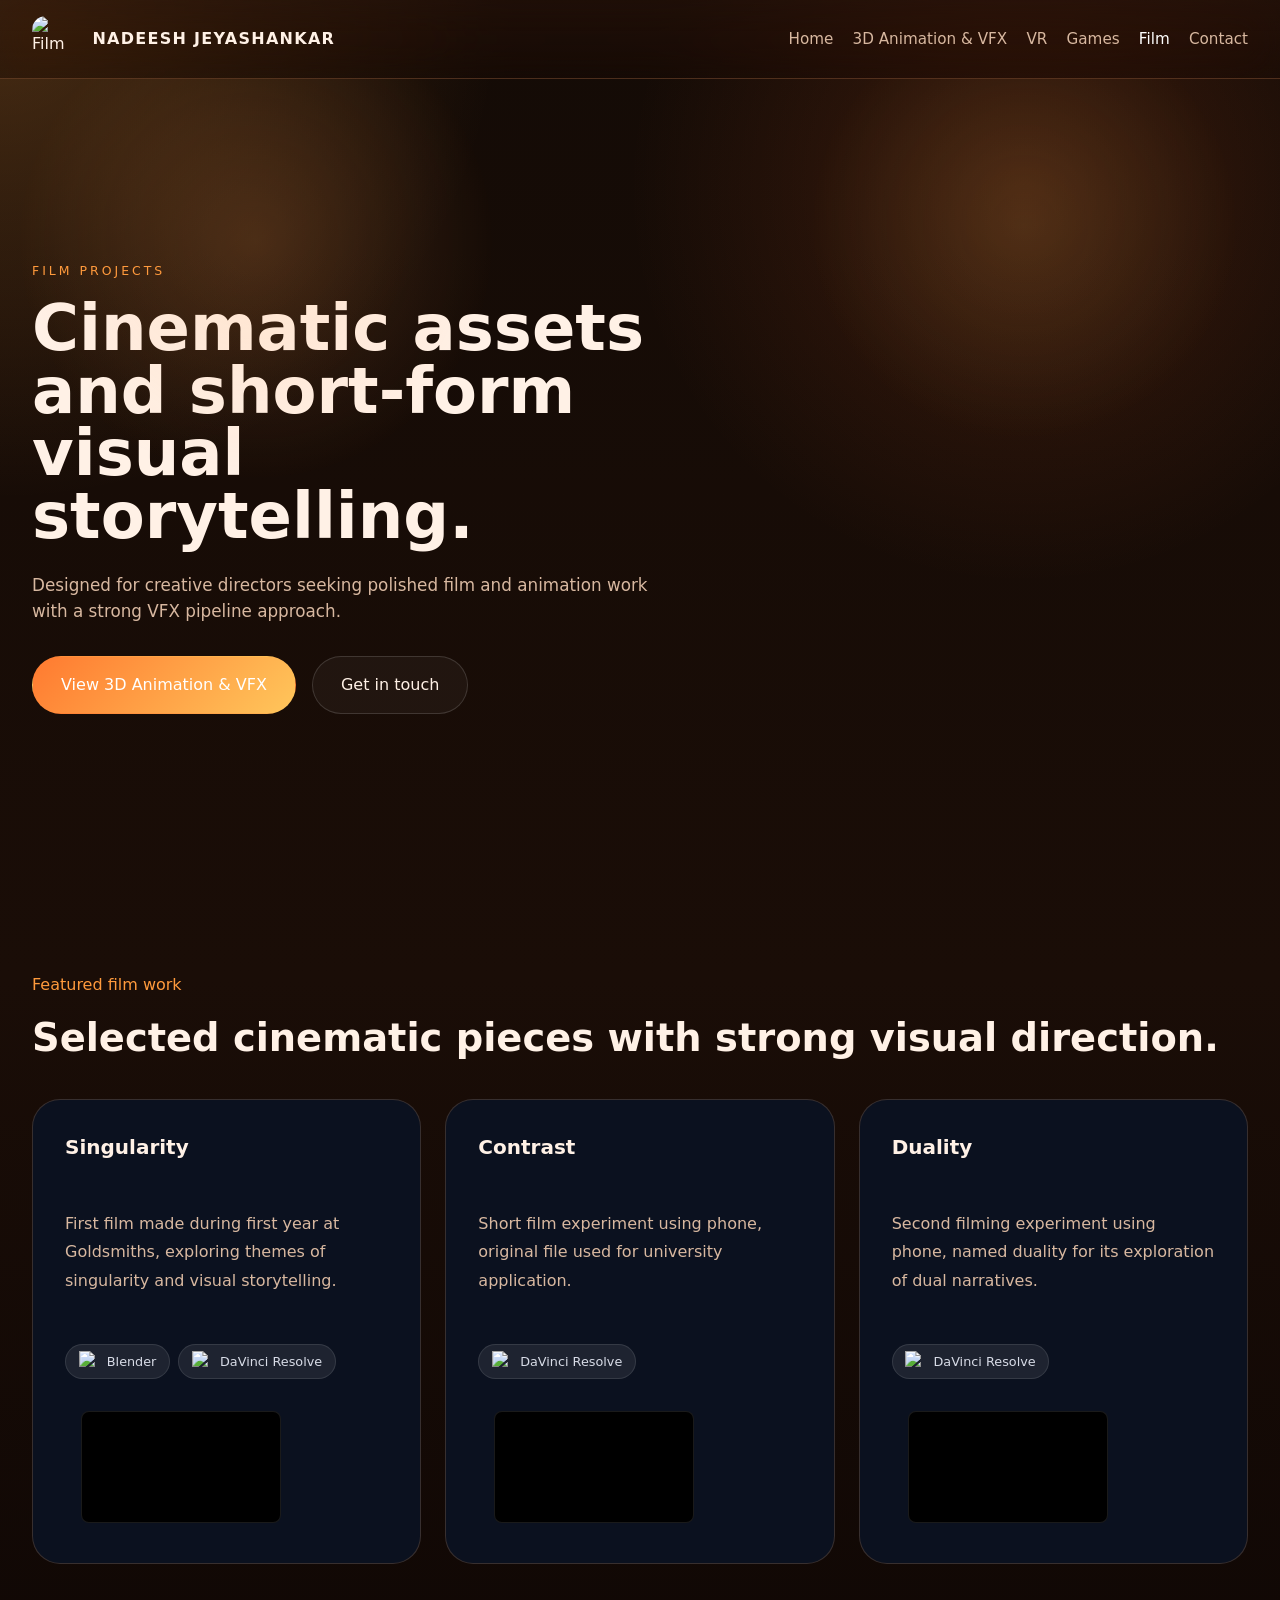
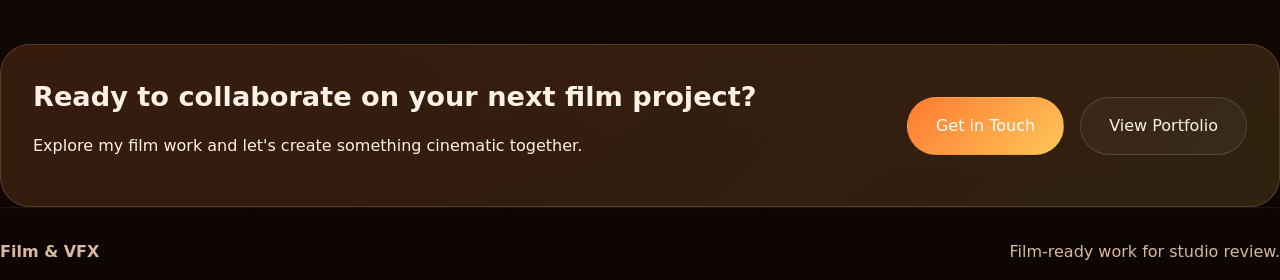
==== film.html @ eb82d79c "Add files via upload" ====
<!DOCTYPE html>
<!-- Film page with focused cinematic project highlights -->
<html lang="en">
<head>
    <meta charset="UTF-8">
    <meta name="viewport" content="width=device-width, initial-scale=1.0">
    <link rel="stylesheet" href="main.css">
    <title>Film | 3D Animation & VFX Projects</title>
</head>
<body>
    <div class="page-shell">
        <header class="site-header">
            <div class="brand-row">
                <a class="brand" href="index.html">
                    <img src="logo.png" alt="Film logo" class="logo">
                    <div class="brand-title">
                        <h1>Nadeesh Jeyashankar</h1>
                    </div>
                </a>
                <nav class="site-nav">
                    <a href="index.html">Home</a>
                    <a href="portfolio.html">3D Animation & VFX</a>
                    <a href="vr.html">VR</a>
                    <a href="games.html">Games</a>
                    <a href="film.html" class="active">Film</a>
                    <a href="contact.html">Contact</a>
                </nav>
            </div>
        </header>

        <main>
            <section class="hero">
                <div class="hero-copy">
                    <span class="eyebrow">Film projects</span>
                    <h1>Cinematic assets and short-form visual storytelling.</h1>
                    <p>Designed for creative directors seeking polished film and animation work with a strong VFX pipeline approach.</p>
                    <div class="hero-actions">
                        <a href="portfolio.html" class="btn primary">View 3D Animation & VFX</a>
                        <a href="contact.html" class="btn secondary">Get in touch</a>
                    </div>
                </div>
            </section>

            <section class="section">
                <div class="section-title">
                    <span class="eyebrow">Featured film work</span>
                    <h2>Selected cinematic pieces with strong visual direction.</h2>
                </div>
                <div class="project-grid">
                    <article class="project-card">
                        <details>
                            <summary>
                                <h3>Singularity</h3>
                                <p>First film made during first year at Goldsmiths, exploring themes of singularity and visual storytelling.</p>
                                <div class="software-tags">
                                    <div class="software-tag">
                                        <img src="software%20logo/blender-logo.png" alt="Blender">
                                        <span>Blender</span>
                                    </div>
                                    <div class="software-tag">
                                        <img src="software%20logo/DaVinci-logo.png" alt="DaVinci Resolve">
                                        <span>DaVinci Resolve</span>
                                    </div>
                                </div>
                                <video class="media-preview media-preview-video" muted autoplay loop playsinline preload="metadata">
                                    <source src="shortfilm/singularity.mp4" type="video/mp4">
                                </video>
                            </summary>
                            <div class="details-content">
                                <p>A hybrid experimental short film combining 3D animation clips and live-action video footage. This first-year Goldsmiths project explores themes of singularity through visual storytelling, with no VFX compositing between the 3D and video elements.</p>
                                <div class="media-container">
                                    <video controls playsinline preload="metadata" loop muted autoplay>
                                        <source src="shortfilm/singularity.mp4" type="video/mp4">
                                        Your browser does not support this video.
                                    </video>
                                </div>
                                <p class="media-caption">Singularity main cut</p>
                                <div class="media-container">
                                    <video controls playsinline preload="metadata" loop muted autoplay>
                                        <source src="shortfilm/screening.mp4" type="video/mp4">
                                        Your browser does not support this video.
                                    </video>
                                </div>
                                <p class="media-caption">Singularity screening recording</p>
                            </div>
                        </details>
                    </article>
                    <article class="project-card">
                        <details>
                            <summary>
                                <h3>Contrast</h3>
                                <p>Short film experiment using phone, original file used for university application.</p>
                                <div class="software-tags">
                                    <div class="software-tag">
                                        <img src="software%20logo/DaVinci-logo.png" alt="DaVinci Resolve">
                                        <span>DaVinci Resolve</span>
                                    </div>
                                </div>
                                <video class="media-preview media-preview-video" muted autoplay loop playsinline preload="metadata">
                                    <source src="shortfilm/short1.mp4" type="video/mp4">
                                </video>
                            </summary>
                            <div class="details-content">
                                <p>A minimalist film shot entirely on a smartphone camera, focusing on visual contrast and composition. This phone-shot piece was used for university applications and represents pure cinematography without any post-production effects beyond basic editing and color grading in DaVinci Resolve.</p>
                                <div class="media-container">
                                    <video controls playsinline preload="metadata" loop muted autoplay>
                                        <source src="shortfilm/short1.mp4" type="video/mp4">
                                        Your browser does not support this video.
                                    </video>
                                </div>
                            </div>
                        </details>
                    </article>
                    <article class="project-card">
                        <details>
                            <summary>
                                <h3>Duality</h3>
                                <p>Second filming experiment using phone, named duality for its exploration of dual narratives.</p>
                                <div class="software-tags">
                                    <div class="software-tag">
                                        <img src="software%20logo/DaVinci-logo.png" alt="DaVinci Resolve">
                                        <span>DaVinci Resolve</span>
                                    </div>
                                </div>
                                <video class="media-preview media-preview-video" muted autoplay loop playsinline preload="metadata">
                                    <source src="shortfilm/short2.mp4" type="video/mp4">
                                </video>
                            </summary>
                            <div class="details-content">
                                <p>This short film examines dual perspectives and parallel narratives through smartphone camera cinematography. Shot entirely on phone without any additional effects, it represents an evolution in my filmmaking approach, emphasizing thematic depth and visual storytelling through pure camera work.</p>
                                <div class="media-container">
                                    <video controls playsinline preload="metadata" loop muted autoplay>
                                        <source src="shortfilm/short2.mp4" type="video/mp4">
                                        Your browser does not support this video.
                                    </video>
                                </div>
                            </div>
                        </details>
                    </article>
                </div>
            </section>
            <section class="section cta-banner">
                <div>
                    <h2>Ready to collaborate on your next film project?</h2>
                    <p>Explore my film work and let's create something cinematic together.</p>
                </div>
                <div class="banner-actions">
                    <a href="contact.html" class="btn primary">Get in Touch</a>
                    <a href="portfolio.html" class="btn secondary">View Portfolio</a>
                </div>
            </section>        </main>

        <footer class="site-footer">
            <div class="footer-brand">Film & VFX</div>
            <div>Film-ready work for studio review.</div>
        </footer>
    </div>
    <div class="project-modal" id="projectModal" hidden>
        <div class="modal-backdrop" id="modalBackdrop"></div>
        <div class="modal-shell">
            <button class="modal-close" id="modalClose" aria-label="Close project preview">×</button>
            <div class="modal-layout">
                <div class="modal-media" id="modalMedia"></div>
                <div class="modal-copy">
                    <span class="eyebrow">Project preview</span>
                    <h2 id="modalTitle"></h2>
                    <p id="modalDescription"></p>
                    <div class="modal-meta-wrap">
                        <span class="meta">Software used</span>
                        <div id="modalSoftware" class="software-tags"></div>
                    </div>
                    <div class="modal-actions">
                        <button class="btn secondary" id="modalVolume">Unmute</button>
                        <button class="btn secondary" id="modalFullscreen">Fullscreen</button>
                    </div>
                </div>
            </div>
        </div>
    </div>
    <script>
        const projectModal = document.getElementById('projectModal');
        const modalBackdrop = document.getElementById('modalBackdrop');
        const modalClose = document.getElementById('modalClose');
        const modalMedia = document.getElementById('modalMedia');
        const modalTitle = document.getElementById('modalTitle');
        const modalDescription = document.getElementById('modalDescription');
        const modalSoftware = document.getElementById('modalSoftware');
        const modalVolume = document.getElementById('modalVolume');
        const modalFullscreen = document.getElementById('modalFullscreen');

        function closeModal() {
            projectModal.hidden = true;
            projectModal.classList.remove('open');
            document.body.classList.remove('no-scroll');
            modalMedia.innerHTML = '';
        }

        function buildModalMedia(sources) {
            const wrapper = document.createElement('div');
            wrapper.className = 'modal-media-group';

            if (!sources || sources.length === 0) {
                const placeholder = document.createElement('div');
                placeholder.textContent = 'Media unavailable';
                wrapper.appendChild(placeholder);
                return wrapper;
            }

            sources.forEach((source) => {
                if (source.tagName === 'VIDEO') {
                    const video = document.createElement('video');
                    video.controls = true;
                    video.playsInline = true;
                    video.preload = 'metadata';
                    video.loop = true;
                    video.muted = true;
                    video.autoplay = true;
                    video.className = 'modal-video';

                    source.querySelectorAll('source').forEach((src) => {
                        const s = document.createElement('source');
                        s.src = src.src;
                        s.type = src.type;
                        video.appendChild(s);
                    });

                    video.addEventListener('click', () => {
                        if (video.requestFullscreen) {
                            video.requestFullscreen();
                        }
                    });

                    video.addEventListener('loadedmetadata', () => {
                        video.play().catch(() => {});
                    });

                    wrapper.appendChild(video);
                } else if (source.tagName === 'IFRAME') {
                    const iframe = document.createElement('iframe');
                    iframe.src = source.src;
                    iframe.width = source.width || '560';
                    iframe.height = source.height || '315';
                    iframe.frameBorder = '0';
                    iframe.allow = source.allow || 'accelerometer; autoplay; clipboard-write; encrypted-media; gyroscope; picture-in-picture';
                    iframe.allowFullscreen = true;
                    iframe.className = 'modal-iframe';
                    wrapper.appendChild(iframe);
                } else if (source.tagName === 'IMG') {
                    const img = document.createElement('img');
                    img.src = source.src;
                    img.alt = source.alt || '';
                    img.loading = 'lazy';
                    img.className = 'modal-image';
                    img.addEventListener('click', () => {
                        if (img.requestFullscreen) {
                            img.requestFullscreen();
                        }
                    });
                    wrapper.appendChild(img);
                }
            });

            return wrapper;
        }

        function openCardModal(card) {
            const summary = card.querySelector('summary');
            const title = summary.querySelector('h3')?.textContent.trim() || '';
            const description = card.querySelector('.details-content p')?.textContent.trim() || '';
            const softwareTagElements = summary.querySelectorAll('.software-tag');
            const sourceMedia = card.querySelectorAll('.details-content .media-container > *');
            const mediaWrapper = buildModalMedia(sourceMedia);

            modalTitle.textContent = title;
            modalDescription.textContent = description;
            
            // Clear existing software tags and add new ones
            modalSoftware.innerHTML = '';
            softwareTagElements.forEach(tag => {
                const clone = tag.cloneNode(true);
                modalSoftware.appendChild(clone);
            });
            
            modalMedia.innerHTML = '';
            modalMedia.appendChild(mediaWrapper);

            const videos = mediaWrapper.querySelectorAll('video');
            const iframes = mediaWrapper.querySelectorAll('iframe');
            if (videos.length > 0) {
                modalVolume.style.display = 'inline-flex';
                modalVolume.textContent = videos[0].muted ? 'Unmute' : 'Mute';
                modalFullscreen.style.display = 'inline-flex';
                modalFullscreen.onclick = () => {
                    if (videos[0].requestFullscreen) {
                        videos[0].requestFullscreen();
                    }
                };
                modalVolume.onclick = () => {
                    const muted = !videos[0].muted;
                    videos.forEach((video) => {
                        video.muted = muted;
                        if (!muted) {
                            video.play().catch(() => {});
                        }
                    });
                    modalVolume.textContent = muted ? 'Unmute' : 'Mute';
                };
            } else if (iframes.length > 0) {
                modalVolume.style.display = 'none';
                modalFullscreen.style.display = 'none';
            } else {
                modalVolume.style.display = 'none';
                modalFullscreen.style.display = 'inline-flex';
                modalFullscreen.onclick = () => {
                    const firstMedia = mediaWrapper.querySelector('img');
                    if (firstMedia && firstMedia.requestFullscreen) {
                        firstMedia.requestFullscreen();
                    }
                };
            }

            projectModal.hidden = false;
            projectModal.classList.add('open');
            document.body.classList.add('no-scroll');
        }

        document.querySelectorAll('.project-card summary').forEach((summary) => {
            summary.addEventListener('click', (event) => {
                event.preventDefault();
                const card = summary.closest('.project-card');
                if (card) {
                    openCardModal(card);
                }
            });
        });

        modalClose.addEventListener('click', closeModal);
        modalBackdrop.addEventListener('click', closeModal);
        window.addEventListener('keydown', (event) => {
            if (event.key === 'Escape' && !projectModal.hidden) {
                closeModal();
            }
        });
    </script>
</body>
</html>
---- main.css ----
:root {
    color-scheme: dark;
    --bg: #140b06;
    --surface: rgba(34, 19, 12, 0.92);
    --surface-strong: rgba(255, 178, 120, 0.16);
    --text: #fff1e6;
    --muted: #d8b8a0;
    --accent: #ff9a3c;
    --accent-2: #ffd166;
    --border: rgba(255, 180, 120, 0.18);
    font-family: Inter, system-ui, -apple-system, BlinkMacSystemFont, "Segoe UI", sans-serif;
    font-size: 16px;
    line-height: 1.5;
}

* {
    box-sizing: border-box;
}

html {
    scroll-behavior: smooth;
}

body {
    margin: 0;
    min-height: 100%;
    background: radial-gradient(circle at top left, rgba(255, 161, 66, 0.22), transparent 22%),
                radial-gradient(circle at 80% 10%, rgba(255, 106, 45, 0.16), transparent 20%),
                linear-gradient(180deg, #140b06 0%, #1a0d07 52%, #0d0604 100%);
    color: var(--text);
}

body.portfolio-page {
    background: radial-gradient(circle at 20% 5%, rgba(255, 148, 72, 0.14), transparent 22%),
                radial-gradient(circle at 78% 9%, rgba(214, 118, 255, 0.10), transparent 20%),
                linear-gradient(180deg, #0b0604 0%, #0a0605 45%, #070404 100%);
}

a {
    color: inherit;
    text-decoration: none;
}

img {
    max-width: 100%;
    display: block;
}

button,
input,
textarea {
    font: inherit;
}

.page-shell {
    max-width: 100%;
    margin: 0;
    padding: 0;
}

.site-header {
    position: sticky;
    top: 0;
    z-index: 20;
    background: linear-gradient(180deg, rgba(38, 18, 10, 0.56), rgba(22, 10, 6, 0.42));
    border-bottom: 1px solid rgba(255, 170, 110, 0.2);
    backdrop-filter: blur(20px) saturate(130%);
    transition: transform 0.35s ease, opacity 0.35s ease;
}

body.home-page .site-header.hidden-on-top {
    transform: translateY(-110%);
    opacity: 0;
    pointer-events: none;
}

body.portfolio-page .site-header {
    background: linear-gradient(180deg, rgba(18, 10, 10, 0.42), rgba(11, 7, 8, 0.28));
    border-bottom: 1px solid rgba(255, 167, 103, 0.16);
    backdrop-filter: blur(22px) saturate(125%);
}

.site-header .brand-row {
    display: flex;
    align-items: center;
    justify-content: space-between;
    gap: 1rem;
    padding: 1rem 2rem;
}

.brand {
    display: flex;
    align-items: center;
    gap: 0.9rem;
}

.logo {
    width: 46px;
    height: 46px;
    object-fit: cover;
    border-radius: 14px;
}

.brand-title {
    display: grid;
    gap: 0.25rem;
}

.brand-title h1 {
    margin: 0;
    font-size: 1rem;
    letter-spacing: 0.08em;
    text-transform: uppercase;
}

.brand-title p {
    margin: 0;
    color: var(--muted);
    font-size: 0.91rem;
}

.site-nav {
    display: flex;
    flex-wrap: wrap;
    justify-content: flex-end;
    gap: 1.2rem;
    font-size: 0.95rem;
}

.site-nav a {
    color: var(--muted);
    transition: color 0.2s ease;
}

.site-nav a:hover,
.site-nav a.active {
    color: #fff;
}

.hero {
    position: relative;
    min-height: calc(100vh - 86px);
    display: grid;
    grid-template-columns: 1.1fr 0.9fr;
    align-items: center;
    gap: 3rem;
    padding: 4rem 2rem;
    overflow: visible;
}

.hero::before {
    content: "";
    position: absolute;
    inset: 0;
    background: radial-gradient(circle at 20% 20%, rgba(255, 156, 80, 0.2), transparent 20%),
                radial-gradient(circle at 80% 18%, rgba(255, 196, 92, 0.14), transparent 18%);
    pointer-events: none;
    opacity: 0.9;
}

.hero-copy {
    max-width: 640px;
}

.hero-copy .eyebrow {
    display: inline-block;
    margin-bottom: 1rem;
    text-transform: uppercase;
    letter-spacing: 0.24em;
    font-size: 0.78rem;
    color: var(--accent);
}

.hero-copy h1 {
    margin: 0;
    font-size: clamp(3rem, 5vw, 4.5rem);
    line-height: 0.98;
}

body.portfolio-page .hero-copy h1,
body.portfolio-page .hero-copy p,
body.portfolio-page .hero-copy .eyebrow {
    text-shadow: 0 2px 16px rgba(0, 0, 0, 0.75);
}

.hero-copy p {
    max-width: 60ch;
    color: var(--muted);
    font-size: 1.05rem;
    margin: 1.6rem 0 2rem;
}

.hero-actions {
    display: flex;
    flex-wrap: wrap;
    gap: 1rem;
}

.btn {
    display: inline-flex;
    align-items: center;
    justify-content: center;
    padding: 1rem 1.75rem;
    border-radius: 999px;
    border: 1px solid transparent;
    cursor: pointer;
    transition: transform 0.2s ease, background 0.2s ease, border-color 0.2s ease;
}

.btn.primary {
    background: linear-gradient(135deg, rgba(255, 122, 48, 1), rgba(255, 198, 91, 1));
    color: #fff;
}

.btn.secondary {
    background: rgba(255, 255, 255, 0.04);
    border-color: rgba(255, 255, 255, 0.14);
    color: var(--text);
}

.btn:hover {
    transform: translateY(-2px);
}

.hero-panel {
    padding: 2rem;
    border-radius: 30px;
    background: rgba(25, 12, 8, 0.96);
    border: 1px solid rgba(255, 170, 108, 0.18);
    box-shadow: 0 40px 80px rgba(0, 0, 0, 0.28);
}

.hero-panel h2 {
    margin-top: 0;
    font-size: 1.75rem;
}

.hero-panel p {
    color: var(--muted);
    line-height: 1.8;
}

.section {
    padding: 5rem 2rem;
}

.section-title {
    display: flex;
    flex-direction: column;
    gap: 0.75rem;
    margin-bottom: 2rem;
}

.section-title .eyebrow {
    color: var(--accent);
}

.section-title h2 {
    margin: 0;
    font-size: clamp(2rem, 3vw, 3.2rem);
}

.grid-3,
.grid-2,
.project-grid {
    display: grid;
    gap: 1.5rem;
}

.grid-3 {
    grid-template-columns: repeat(3, minmax(0, 1fr));
}

.grid-2 {
    grid-template-columns: repeat(2, minmax(0, 1fr));
}

.project-grid {
    grid-template-columns: repeat(3, minmax(0, 1fr));
}

.card,
.project-card,
.skill-card {
    padding: 2rem;
    border-radius: 28px;
    background: rgba(12, 18, 32, 0.98);
    border: 1px solid var(--border);
    transition: transform 0.25s ease, box-shadow 0.25s ease;
}

.card:hover,
.project-card:hover,
.skill-card:hover {
    transform: translateY(-6px);
    box-shadow: 0 30px 60px rgba(0, 0, 0, 0.24);
}

.card h3,
.project-card h3,
.skill-card h3 {
    margin-top: 0;
    margin-bottom: 1rem;
    font-size: 1.25rem;
}

.card p,
.project-card p,
.skill-card p {
    color: var(--muted);
    line-height: 1.8;
}

.software-carousel {
    overflow: hidden;
    position: relative;
    width: 100%;
    margin-top: 2rem;
    cursor: grab;
}

.software-carousel:active {
    cursor: grabbing;
}

.carousel-track {
    display: flex;
    gap: 2rem;
}

.skill-item {
    flex: 0 0 280px;
    display: flex;
    flex-direction: column;
    align-items: center;
    text-align: center;
    padding: 1.5rem;
    border-radius: 24px;
    background: rgba(255, 255, 255, 0.04);
    border: 1px solid rgba(255, 255, 255, 0.08);
    box-shadow: 0 20px 40px rgba(0, 0, 0, 0.18);
    transition: transform 0.25s ease, border-color 0.25s ease;
}

.skill-item:hover {
    transform: translateY(-6px);
    border-color: rgba(255, 155, 76, 0.45);
}

.software-logo {
    width: 80px;
    height: 80px;
    object-fit: contain;
    margin-bottom: 1rem;
}

.skill-item h3 {
    margin: 0 0 0.5rem 0;
    font-size: 1.15rem;
}

.skill-item p {
    margin: 0;
    color: var(--muted);
    font-size: 0.9rem;
}

.meta {
    display: inline-flex;
    margin-top: 1rem;
    padding: 0.45rem 0.85rem;
    border-radius: 999px;
    font-size: 0.84rem;
    letter-spacing: 0.02em;
    background: rgba(255, 255, 255, 0.05);
    color: #d8dce7;
}

.software-tags {
    display: flex;
    flex-wrap: wrap;
    gap: 0.5rem;
    margin-top: 1rem;
}

.software-tag {
    display: inline-flex;
    align-items: center;
    gap: 0.5rem;
    padding: 0.4rem 0.8rem;
    border-radius: 20px;
    font-size: 0.8rem;
    font-weight: 500;
    background: rgba(255, 255, 255, 0.08);
    border: 1px solid rgba(255, 255, 255, 0.1);
    color: #d8dce7;
}

.software-tag img {
    width: 20px;
    height: 20px;
    object-fit: contain;
}

.media-preview {
    max-width: 200px;
    width: 100%;
    height: auto;
    aspect-ratio: 16/9;
    object-fit: cover;
    border-radius: 8px;
    margin-top: 1rem;
    border: 1px solid rgba(255, 255, 255, 0.1);
    float: right;
    margin-left: 1rem;
    margin-bottom: 0.5rem;
}

.media-preview-video {
    display: block;
    width: 100%;
    max-width: 200px;
    height: auto;
    aspect-ratio: 16/9;
    object-fit: cover;
    border-radius: 8px;
    border: 1px solid rgba(255, 255, 255, 0.1);
    background: #000;
}

.media-preview-placeholder {
    min-height: 112px;
    display: flex;
    align-items: center;
    justify-content: center;
    padding: 1rem;
    color: #ffe7cf;
    font-size: 0.9rem;
    text-align: center;
    background: linear-gradient(135deg, rgba(255, 125, 58, 0.22), rgba(124, 72, 255, 0.16));
    border: 1px solid rgba(255, 190, 122, 0.16);
}

.media-caption {
    margin: -0.5rem 0 0.35rem;
    color: var(--muted);
    font-size: 0.92rem;
}

.project-doc-frame {
    width: 100%;
    max-width: 100%;
    height: min(76vh, 920px);
    border-radius: 14px;
    border: 1px solid rgba(255, 255, 255, 0.12);
    background: #ffffff;
}

.contact-form {
    display: flex;
    flex-direction: column;
    gap: 1.5rem;
    margin-bottom: 2rem;
}

.form-group {
    display: flex;
    flex-direction: column;
    gap: 0.5rem;
}

.form-group label {
    font-size: 0.9rem;
    font-weight: 500;
    color: var(--text);
}

.form-group input,
.form-group textarea {
    padding: 0.75rem;
    border-radius: 8px;
    border: 1px solid rgba(255, 255, 255, 0.1);
    background: rgba(255, 255, 255, 0.05);
    color: var(--text);
    font-family: inherit;
    font-size: 1rem;
}

.form-group input:focus,
.form-group textarea:focus {
    outline: none;
    border-color: var(--accent);
    background: rgba(255, 255, 255, 0.08);
}

.form-group input[readonly] {
    background: rgba(255, 255, 255, 0.03);
    cursor: not-allowed;
}

.social-links {
    text-align: center;
    padding-top: 1rem;
    border-top: 1px solid rgba(255, 255, 255, 0.08);
}

.social-links h3 {
    margin-bottom: 0.5rem;
    font-size: 1.1rem;
}

.social-links p {
    margin: 0;
}

.social-links a {
    color: var(--accent);
    text-decoration: none;
}

.social-links a:hover {
    text-decoration: underline;
}

.cta-banner {
    padding: 2rem;
    border-radius: 30px;
    background: linear-gradient(135deg, rgba(255, 137, 63, 0.16), rgba(255, 197, 89, 0.14));
    border: 1px solid rgba(255, 176, 109, 0.2);
    display: grid;
    grid-template-columns: 1fr auto;
    gap: 1rem;
    align-items: center;
}

.cta-banner h2 {
    margin: 0;
    font-size: 1.7rem;
}

.cta-banner .banner-actions {
    display: flex;
    gap: 1rem;
    flex-wrap: wrap;
}

.site-footer {
    display: flex;
    flex-wrap: wrap;
    justify-content: space-between;
    gap: 1rem;
    padding: 2rem 0 1rem;
    color: var(--muted);
    border-top: 1px solid rgba(255, 255, 255, 0.06);
}

.footer-brand {
    font-weight: 600;
}

.footer-link {
    display: inline-flex;
    align-items: center;
    justify-content: center;
    padding: 0.95rem 1.3rem;
    border-radius: 999px;
    background: rgba(255, 146, 68, 0.22);
    border: 1px solid rgba(255, 181, 116, 0.22);
    color: #fff;
    font-weight: 600;
    transition: transform 0.2s ease, background 0.2s ease;
}

.footer-link:hover {
    transform: translateY(-2px);
    background: rgba(255, 169, 82, 0.34);
}

.video-container {
    display: grid;
    grid-template-columns: repeat(auto-fit, minmax(300px, 1fr));
    gap: 1.5rem;
    margin-bottom: 2rem;
}

.video {
    position: relative;
    border-radius: 28px;
    overflow: hidden;
    background: rgba(12, 18, 32, 0.98);
    border: 1px solid var(--border);
    transition: transform 0.25s ease, box-shadow 0.25s ease;
}

.video:hover {
    transform: translateY(-6px);
    box-shadow: 0 30px 60px rgba(0, 0, 0, 0.24);
}

.video video {
    width: 100%;
    height: auto;
    display: block;
    cursor: pointer;
}

.video p {
    margin: 0;
    padding: 1rem;
    color: var(--text);
    font-size: 0.9rem;
    text-align: center;
}

.image-gallery .heading {
    margin-bottom: 1rem;
    font-size: 1.2rem;
    color: var(--accent);
}

.gallery-container {
    display: grid;
    grid-template-columns: repeat(auto-fit, minmax(250px, 1fr));
    gap: 1.5rem;
}

.image {
    border-radius: 28px;
    overflow: hidden;
    background: rgba(12, 18, 32, 0.98);
    border: 1px solid var(--border);
    transition: transform 0.25s ease, box-shadow 0.25s ease;
}

.image:hover {
    transform: translateY(-6px);
    box-shadow: 0 30px 60px rgba(0, 0, 0, 0.24);
}

.image img {
    width: 100%;
    height: auto;
    display: block;
}

details {
    width: 100%;
    display: grid;
    gap: 1.5rem;
}

summary {
    cursor: pointer;
    list-style: none;
    display: grid;
    gap: 1rem;
}

summary::-webkit-details-marker {
    display: none;
}

summary::after {
    content: none;
}

.details-content {
    margin-top: 1rem;
    padding-top: 1rem;
    border-top: 1px solid var(--border);
    display: grid;
    gap: 1.5rem;
}

details[open] .details-content {
    margin-top: 0;
    padding-top: 0;
    border-top: none;
    grid-template-columns: minmax(280px, 1.5fr) minmax(220px, 1fr);
    gap: 2rem;
    align-items: start;
}

details:not([open]) .details-content {
    display: grid;
}

.media-container {
    margin-top: 1rem;
    display: flex;
    justify-content: center;
    align-items: center;
}

.modal-backdrop {
    position: fixed;
    inset: 0;
    background: rgba(0, 0, 0, 0.68);
}

.project-modal {
    position: fixed;
    inset: 0;
    z-index: 1000;
    display: none;
    justify-content: center;
    align-items: center;
    padding: 2rem;
    background: rgba(0, 0, 0, 0.78);
}

.project-modal.open {
    display: flex;
}

.modal-shell {
    width: min(1400px, 95%);
    max-height: calc(100vh - 3rem);
    overflow: auto;
    border-radius: 28px;
    background: rgba(10, 14, 24, 0.98);
    border: 1px solid rgba(255, 255, 255, 0.08);
    box-shadow: 0 40px 120px rgba(0, 0, 0, 0.35);
    position: relative;
    padding: 2rem;
}

.modal-close {
    position: absolute;
    top: 1rem;
    right: 1rem;
    width: 44px;
    height: 44px;
    border-radius: 50%;
    border: none;
    background: rgba(255, 255, 255, 0.08);
    color: #ffffff;
    font-size: 1.6rem;
    line-height: 1;
    cursor: pointer;
}

.modal-layout {
    display: grid;
    grid-template-columns: 1.7fr 1fr;
    gap: 2rem;
    align-items: start;
}

.modal-media {
    min-height: 400px;
    display: flex;
    align-items: center;
    justify-content: center;
}

.modal-media-group {
    width: 100%;
    display: grid;
    gap: 1rem;
}

.modal-media video,
.modal-media img {
    width: 100%;
    height: auto;
    border-radius: 24px;
    object-fit: contain;
}

.modal-media video {
    aspect-ratio: 16 / 9;
    background: #000;
    max-height: 72vh;
}

.modal-media iframe {
    width: 100%;
    height: auto;
    aspect-ratio: 16 / 9;
    min-height: 0;
    max-height: 72vh;
    border-radius: 24px;
    border: none;
    background: #000;
}

.modal-copy {
    display: flex;
    flex-direction: column;
    gap: 1rem;
}

.modal-copy h2 {
    margin: 0;
    font-size: clamp(2rem, 2.4vw, 2.4rem);
}

.modal-meta-wrap {
    display: grid;
    gap: 0.5rem;
}

.modal-actions {
    display: flex;
    gap: 1rem;
    flex-wrap: wrap;
    margin-top: 1rem;
}

body.no-scroll {
    overflow: hidden;
}

@media (max-width: 900px) {
    .modal-layout {
        grid-template-columns: 1fr;
    }

    .media-container video,
    .media-container img,
    .media-container iframe {
        max-width: 100%;
    }
}

.media-container video,
.media-container img {
    width: 100%;
    max-width: 900px;
    height: auto;
    border-radius: 12px;
    display: block;
    cursor: pointer;
    margin: 0 auto;
}

.media-container iframe {
    width: 100%;
    max-width: 900px;
    height: auto;
    aspect-ratio: 16 / 9;
    border-radius: 12px;
    border: none;
    display: block;
    margin: 0 auto;
}

#threejs-bg {
    position: fixed;
    inset: 0;
    width: 100vw;
    height: 100vh;
    z-index: -1;
    opacity: 0.42;
    pointer-events: none;
}

body.home-page .hero,
body.portfolio-page .hero {
    grid-template-columns: 1fr;
}

body.portfolio-page #threejs-bg {
    opacity: 0.3;
    filter: saturate(120%) brightness(0.88);
}

body.vr-page .hero {
    grid-template-columns: 1fr;
    min-height: auto;
    padding-bottom: 2rem;
}

body.vr-page .hero-copy {
    max-width: 760px;
}

body.vr-page .section-title {
    max-width: 760px;
}

body.vr-page .section-title p {
    margin: 0;
    color: var(--muted);
    line-height: 1.8;
}

body.vr-page .project-grid {
    grid-template-columns: 1fr;
}

body.vr-page .project-card {
    padding: clamp(1.4rem, 2vw, 2rem);
    background: linear-gradient(180deg, rgba(12, 18, 32, 0.96), rgba(9, 14, 24, 0.98));
}

body.vr-page summary {
    gap: 1.1rem;
}

body.vr-page summary p {
    max-width: 68ch;
    margin: 0;
}

body.vr-page details[open] .details-content {
    display: block;
    margin-top: 1.5rem;
    padding-top: 1.5rem;
    border-top: 1px solid rgba(255, 255, 255, 0.08);
}

.vr-highlight-list {
    display: flex;
    flex-wrap: wrap;
    gap: 0.75rem;
}

.vr-highlight-list span {
    display: inline-flex;
    align-items: center;
    padding: 0.55rem 0.95rem;
    border-radius: 999px;
    background: rgba(255, 172, 88, 0.12);
    border: 1px solid rgba(255, 189, 113, 0.18);
    color: #ffe7cf;
    font-size: 0.9rem;
}

.vr-project-layout {
    display: grid;
    grid-template-columns: minmax(0, 1.15fr) minmax(320px, 0.95fr);
    gap: 2rem;
    align-items: start;
}

.vr-project-copy {
    display: grid;
    gap: 1.25rem;
}

.vr-copy-block,
.vr-media-card {
    padding: 1.35rem;
    border-radius: 24px;
    background: rgba(255, 255, 255, 0.03);
    border: 1px solid rgba(255, 255, 255, 0.08);
    backdrop-filter: blur(10px);
}

.vr-copy-block .eyebrow {
    display: inline-block;
    margin-bottom: 0.75rem;
}

.vr-copy-block p,
.vr-media-card p {
    margin: 0;
    color: var(--muted);
    line-height: 1.9;
}

.vr-project-media {
    display: grid;
    gap: 1.25rem;
    position: sticky;
    top: 104px;
}

.vr-media-card .media-container {
    margin-top: 0;
    margin-bottom: 1rem;
}

.vr-media-card .hero-actions {
    margin-top: 1.1rem;
}

body.vr-page .media-container video,
body.vr-page .media-container iframe {
    max-width: 100%;
    box-shadow: 0 24px 48px rgba(0, 0, 0, 0.24);
}

body.vr-page .vr-presentation-frame {
    width: 100%;
    max-width: 100%;
    height: min(78vh, 980px);
    aspect-ratio: auto;
    border-radius: 16px;
    overflow: auto;
    background: rgba(255, 255, 255, 0.96);
}

@media (max-width: 980px) {
    .hero,
    .cta-banner {
        grid-template-columns: 1fr;
    }

    .grid-3,
    .project-grid,
    .grid-2 {
        grid-template-columns: 1fr;
    }

    .page-shell {
        padding: 0 0.5rem 2.5rem;
    }

    .hero {
        padding: 4rem 1rem;
    }

    .site-header .brand-row {
        padding: 1rem 1rem;
    }

    .vr-project-layout {
        grid-template-columns: 1fr;
    }

    .vr-project-media {
        position: static;
    }
}

@media (max-width: 720px) {
    .site-header .brand-row {
        flex-direction: column;
        align-items: flex-start;
        padding: 1rem 0.5rem;
    }

    .site-nav {
        width: 100%;
        justify-content: flex-start;
    }

    .hero {
        padding-top: 3rem;
        padding-left: 0.25rem;
        padding-right: 0.25rem;
    }

    .page-shell {
        padding: 0 0.25rem 2rem;
    }

    .contact-form {
        gap: 1rem;
    }

    .form-group input,
    .form-group textarea {
        padding: 0.6rem;
        font-size: 0.9rem;
    }

    .media-preview {
        max-width: 120px;
        width: 100%;
        height: auto;
        aspect-ratio: 16/9;
        float: none;
        margin-left: 0;
        margin-bottom: 1rem;
    }

    .vr-copy-block,
    .vr-media-card {
        padding: 1rem;
        border-radius: 20px;
    }

    body.vr-page .vr-presentation-frame {
        height: 68vh;
    }

    .vr-highlight-list span {
        font-size: 0.82rem;
    }
}
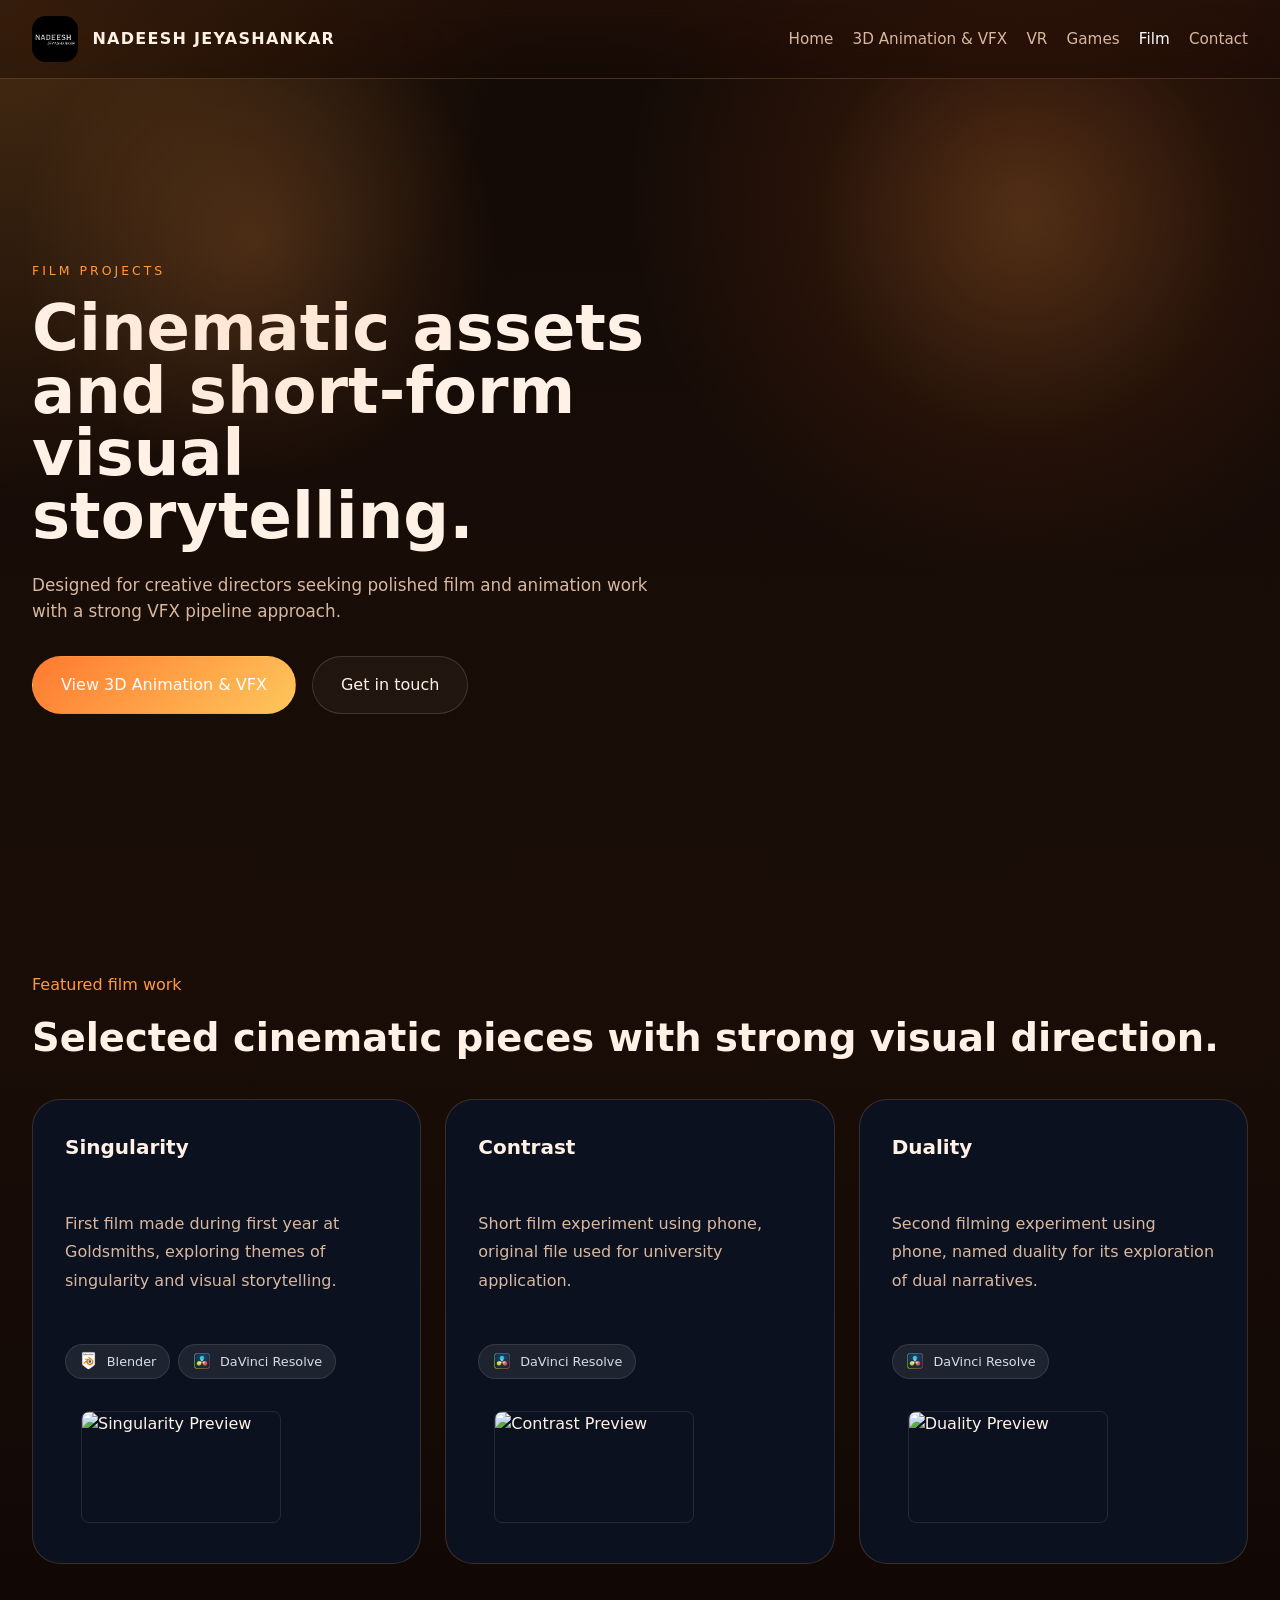
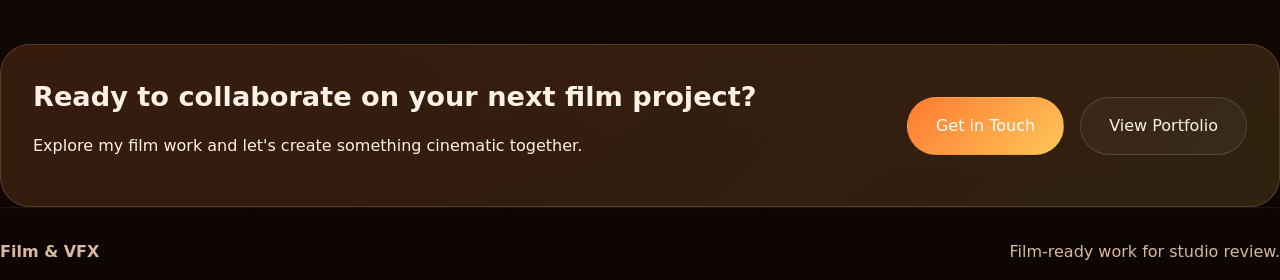
==== commit 47b9b98f: "Add files via upload" ====
--- a/film.html
+++ b/film.html
@@ -62,24 +62,16 @@
                                         <span>DaVinci Resolve</span>
                                     </div>
                                 </div>
-                                <video class="media-preview media-preview-video" muted autoplay loop playsinline preload="metadata">
-                                    <source src="shortfilm/singularity.mp4" type="video/mp4">
-                                </video>
+                                <img src="https://img.youtube.com/vi/f6TuDLXyWLw/maxresdefault.jpg" alt="Singularity Preview" class="media-preview">
                             </summary>
                             <div class="details-content">
                                 <p>A hybrid experimental short film combining 3D animation clips and live-action video footage. This first-year Goldsmiths project explores themes of singularity through visual storytelling, with no VFX compositing between the 3D and video elements.</p>
                                 <div class="media-container">
-                                    <video controls playsinline preload="metadata" loop muted autoplay>
-                                        <source src="shortfilm/singularity.mp4" type="video/mp4">
-                                        Your browser does not support this video.
-                                    </video>
+                                    <iframe width="560" height="315" src="https://www.youtube.com/embed/f6TuDLXyWLw?autoplay=1&mute=1&loop=1&playlist=f6TuDLXyWLw" frameborder="0" allow="accelerometer; autoplay; clipboard-write; encrypted-media; gyroscope; picture-in-picture" allowfullscreen></iframe>
                                 </div>
                                 <p class="media-caption">Singularity main cut</p>
                                 <div class="media-container">
-                                    <video controls playsinline preload="metadata" loop muted autoplay>
-                                        <source src="shortfilm/screening.mp4" type="video/mp4">
-                                        Your browser does not support this video.
-                                    </video>
+                                    <iframe width="560" height="315" src="https://www.youtube.com/embed/b6wpcM3s2jI?autoplay=1&mute=1&loop=1&playlist=b6wpcM3s2jI" frameborder="0" allow="accelerometer; autoplay; clipboard-write; encrypted-media; gyroscope; picture-in-picture" allowfullscreen></iframe>
                                 </div>
                                 <p class="media-caption">Singularity screening recording</p>
                             </div>
@@ -96,17 +88,12 @@
                                         <span>DaVinci Resolve</span>
                                     </div>
                                 </div>
-                                <video class="media-preview media-preview-video" muted autoplay loop playsinline preload="metadata">
-                                    <source src="shortfilm/short1.mp4" type="video/mp4">
-                                </video>
+                                <img src="https://img.youtube.com/vi/36CmOF-IPn4/maxresdefault.jpg" alt="Contrast Preview" class="media-preview">
                             </summary>
                             <div class="details-content">
                                 <p>A minimalist film shot entirely on a smartphone camera, focusing on visual contrast and composition. This phone-shot piece was used for university applications and represents pure cinematography without any post-production effects beyond basic editing and color grading in DaVinci Resolve.</p>
                                 <div class="media-container">
-                                    <video controls playsinline preload="metadata" loop muted autoplay>
-                                        <source src="shortfilm/short1.mp4" type="video/mp4">
-                                        Your browser does not support this video.
-                                    </video>
+                                    <iframe width="560" height="315" src="https://www.youtube.com/embed/36CmOF-IPn4?autoplay=1&mute=1&loop=1&playlist=36CmOF-IPn4" frameborder="0" allow="accelerometer; autoplay; clipboard-write; encrypted-media; gyroscope; picture-in-picture" allowfullscreen></iframe>
                                 </div>
                             </div>
                         </details>
@@ -122,17 +109,12 @@
                                         <span>DaVinci Resolve</span>
                                     </div>
                                 </div>
-                                <video class="media-preview media-preview-video" muted autoplay loop playsinline preload="metadata">
-                                    <source src="shortfilm/short2.mp4" type="video/mp4">
-                                </video>
+                                <img src="https://img.youtube.com/vi/F4J3VzMBuJg/maxresdefault.jpg" alt="Duality Preview" class="media-preview">
                             </summary>
                             <div class="details-content">
                                 <p>This short film examines dual perspectives and parallel narratives through smartphone camera cinematography. Shot entirely on phone without any additional effects, it represents an evolution in my filmmaking approach, emphasizing thematic depth and visual storytelling through pure camera work.</p>
                                 <div class="media-container">
-                                    <video controls playsinline preload="metadata" loop muted autoplay>
-                                        <source src="shortfilm/short2.mp4" type="video/mp4">
-                                        Your browser does not support this video.
-                                    </video>
+                                    <iframe width="560" height="315" src="https://www.youtube.com/embed/F4J3VzMBuJg?autoplay=1&mute=1&loop=1&playlist=F4J3VzMBuJg" frameborder="0" allow="accelerometer; autoplay; clipboard-write; encrypted-media; gyroscope; picture-in-picture" allowfullscreen></iframe>
                                 </div>
                             </div>
                         </details>
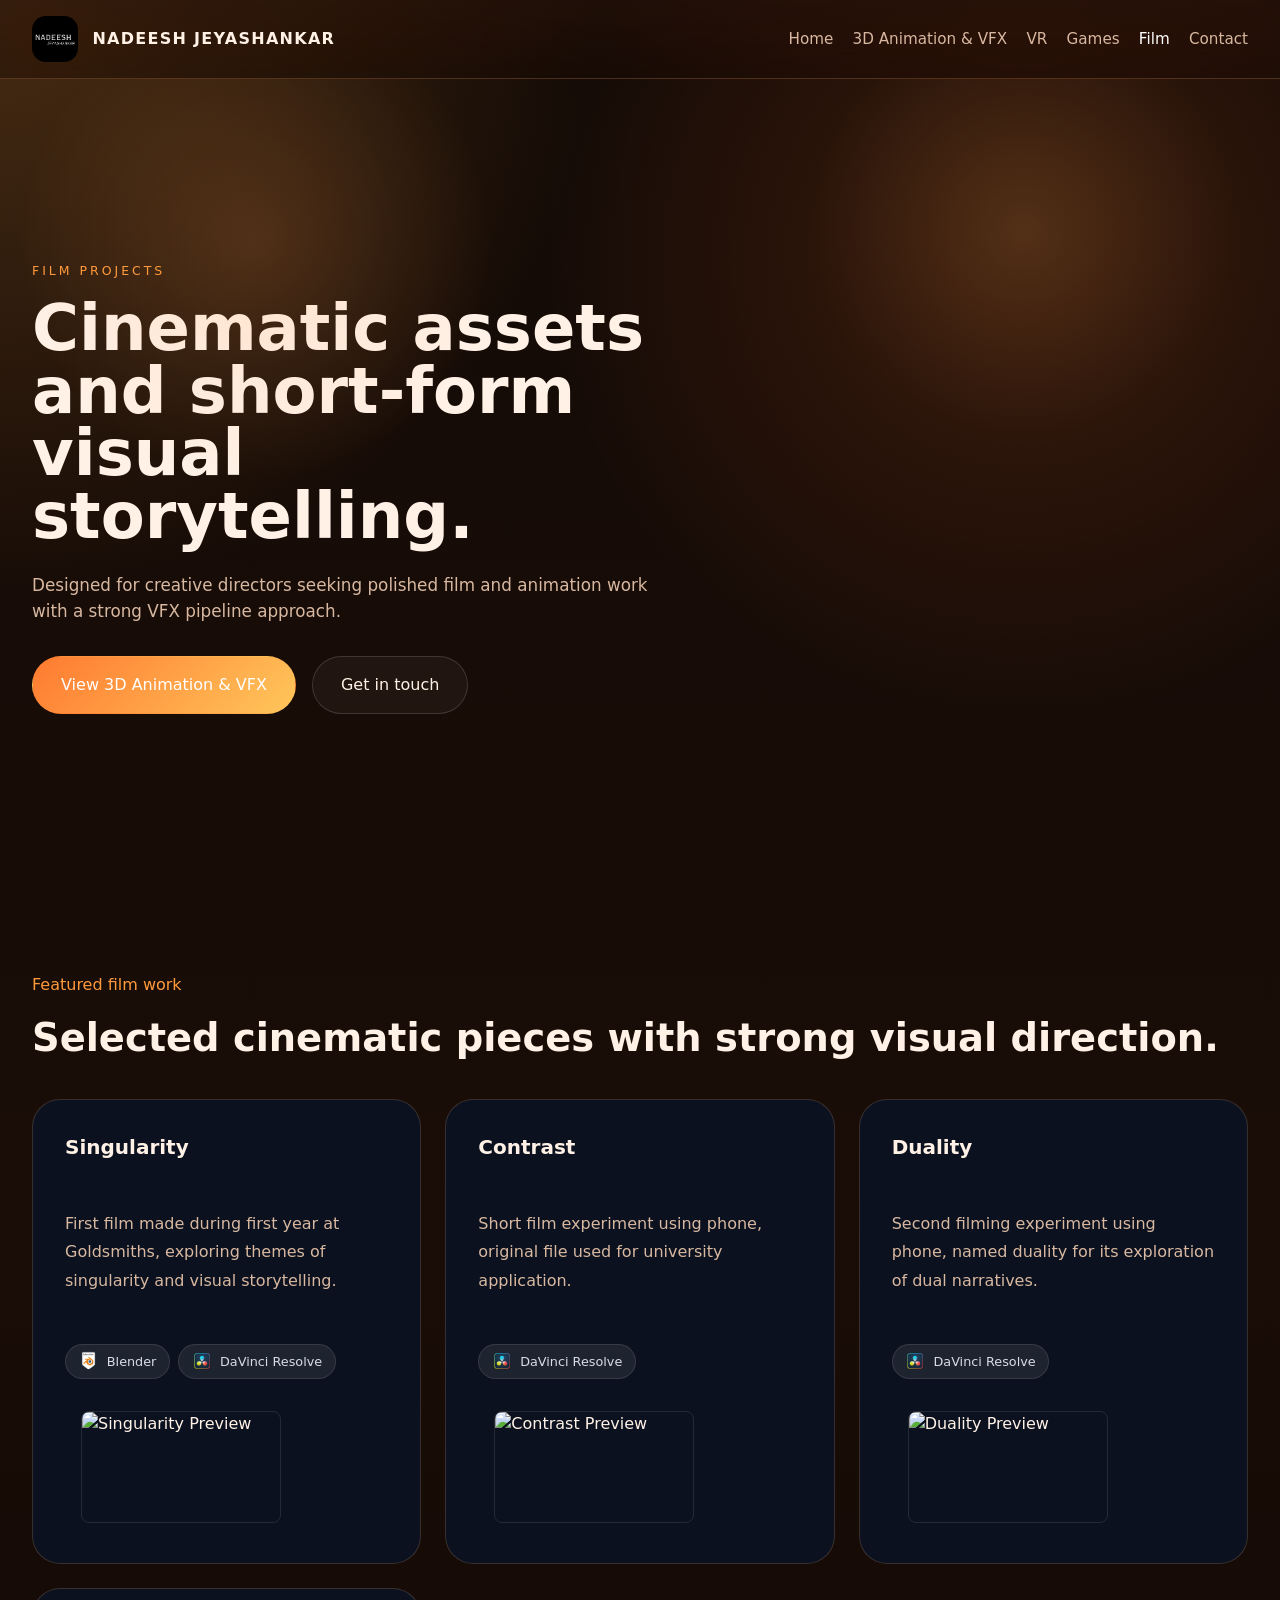
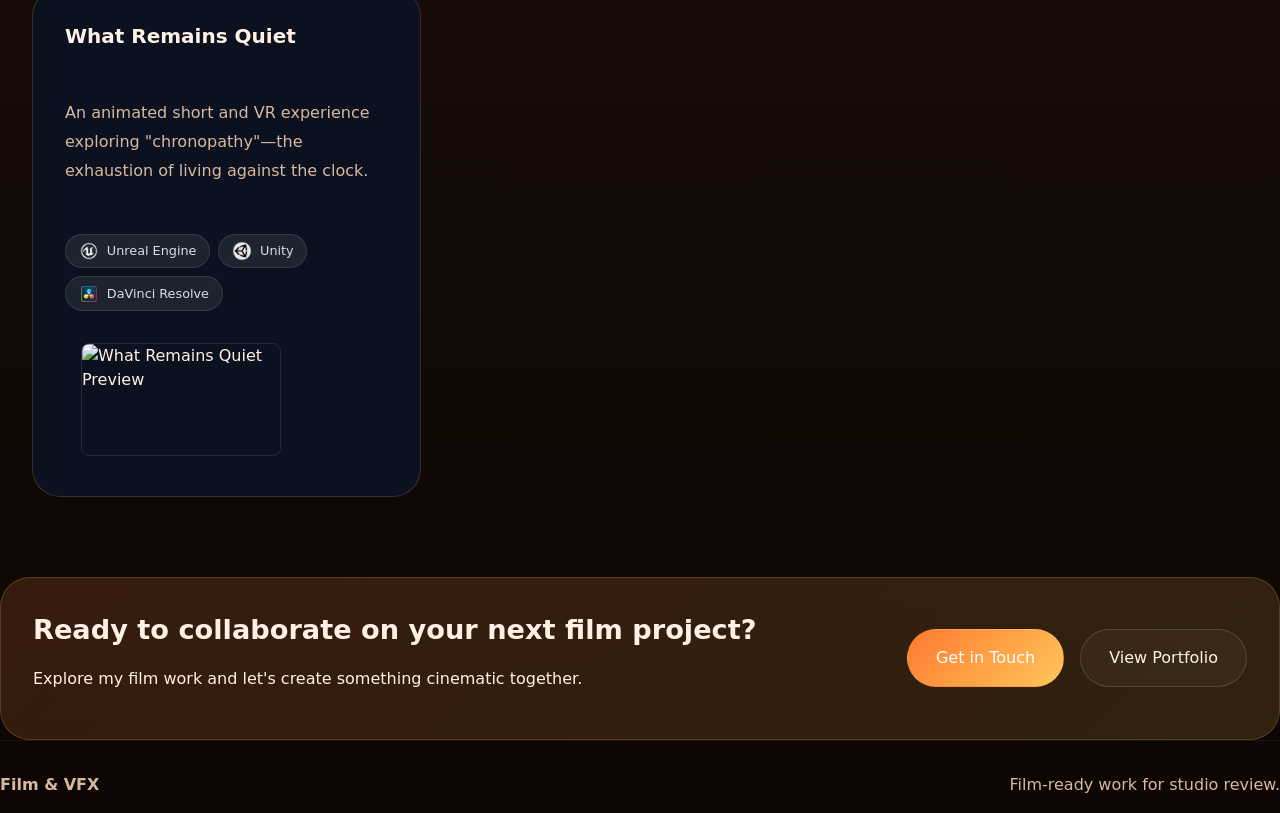
==== commit 33d0f097: "Enhance film showcase with new project details The film.html file has been updated to include additi" ====
--- a/film.html
+++ b/film.html
@@ -119,6 +119,51 @@
                             </div>
                         </details>
                     </article>
+                    <article class="project-card">
+                        <details>
+                            <summary>
+                                <h3>What Remains Quiet</h3>
+                                <p>An animated short and VR experience exploring "chronopathy"—the exhaustion of living against the clock.</p>
+                                <div class="software-tags">
+                                    <div class="software-tag">
+                                        <img src="software%20logo/unreal-logo.png" alt="Unreal Engine">
+                                        <span>Unreal Engine</span>
+                                    </div>
+                                    <div class="software-tag">
+                                        <img src="software%20logo/unity-logo.png" alt="Unity">
+                                        <span>Unity</span>
+                                    </div>
+                                    <div class="software-tag">
+                                        <img src="software%20logo/DaVinci-logo.png" alt="DaVinci Resolve">
+                                        <span>DaVinci Resolve</span>
+                                    </div>
+                                </div>
+                                <img src="https://img.youtube.com/vi/uCUGngf_Iw0/maxresdefault.jpg" alt="What Remains Quiet Preview" class="media-preview">
+                            </summary>
+                            <div class="details-content">
+                                <p>What Remains Quiet is an animated short and VR experience exploring "chronopathy"—the exhaustion of living against the clock. You step into the shoes of an unnamed character in a frantic city, trapped in a repetitive loop. It's a feeling we all know: the weight of days that are merely spent rather than truly lived. Through the VR headset, you inhabit his perspective. You experience the sensory overload of a world that never stops, making his burnout feel like your own. By recording his voice and hearing his own contradictions, he uncovers truths buried under daily noise. In this world, memory surfaces as a physical weight, pulling the body toward a much-needed stillness. When you reach the garden, the world holds its breath. This silence is a powerful presence that lets the body settle, allowing time to move at a human pace. This stillness resets the heart and clears the mental fog, proving that when we stop rushing, we finally feel the world again.</p>
+                                <div class="media-container">
+                                    <iframe width="560" height="315" src="https://www.youtube.com/embed/uCUGngf_Iw0?autoplay=1&mute=1&loop=1&playlist=uCUGngf_Iw0" frameborder="0" allow="accelerometer; autoplay; clipboard-write; encrypted-media; gyroscope; picture-in-picture" allowfullscreen></iframe>
+                                </div>
+                                <p class="media-caption">What Remains Quiet</p>
+                                <div class="media-container">
+                                    <img src="subway-1_0000.jpeg" alt="What Remains Quiet - Subway interior scene" class="media-preview">
+                                </div>
+                                <div class="media-container">
+                                    <img src="subway-1_0009.jpeg" alt="What Remains Quiet - Character on subway" class="media-preview">
+                                </div>
+                                <div class="media-container">
+                                    <img src="LS-VO12_0006.jpeg" alt="What Remains Quiet - Character close-up" class="media-preview">
+                                </div>
+                                <div class="media-container">
+                                    <img src="LS-VO6_0013.jpeg" alt="What Remains Quiet - Character at desk overlooking city" class="media-preview">
+                                </div>
+                                <div class="media-container">
+                                    <img src="CS-2_0333.jpeg" alt="What Remains Quiet - Garden with poppies" class="media-preview">
+                                </div>
+                            </div>
+                        </details>
+                    </article>
                 </div>
             </section>
             <section class="section cta-banner">
@@ -326,6 +371,3 @@
     </script>
 </body>
 </html>
-
-
-
